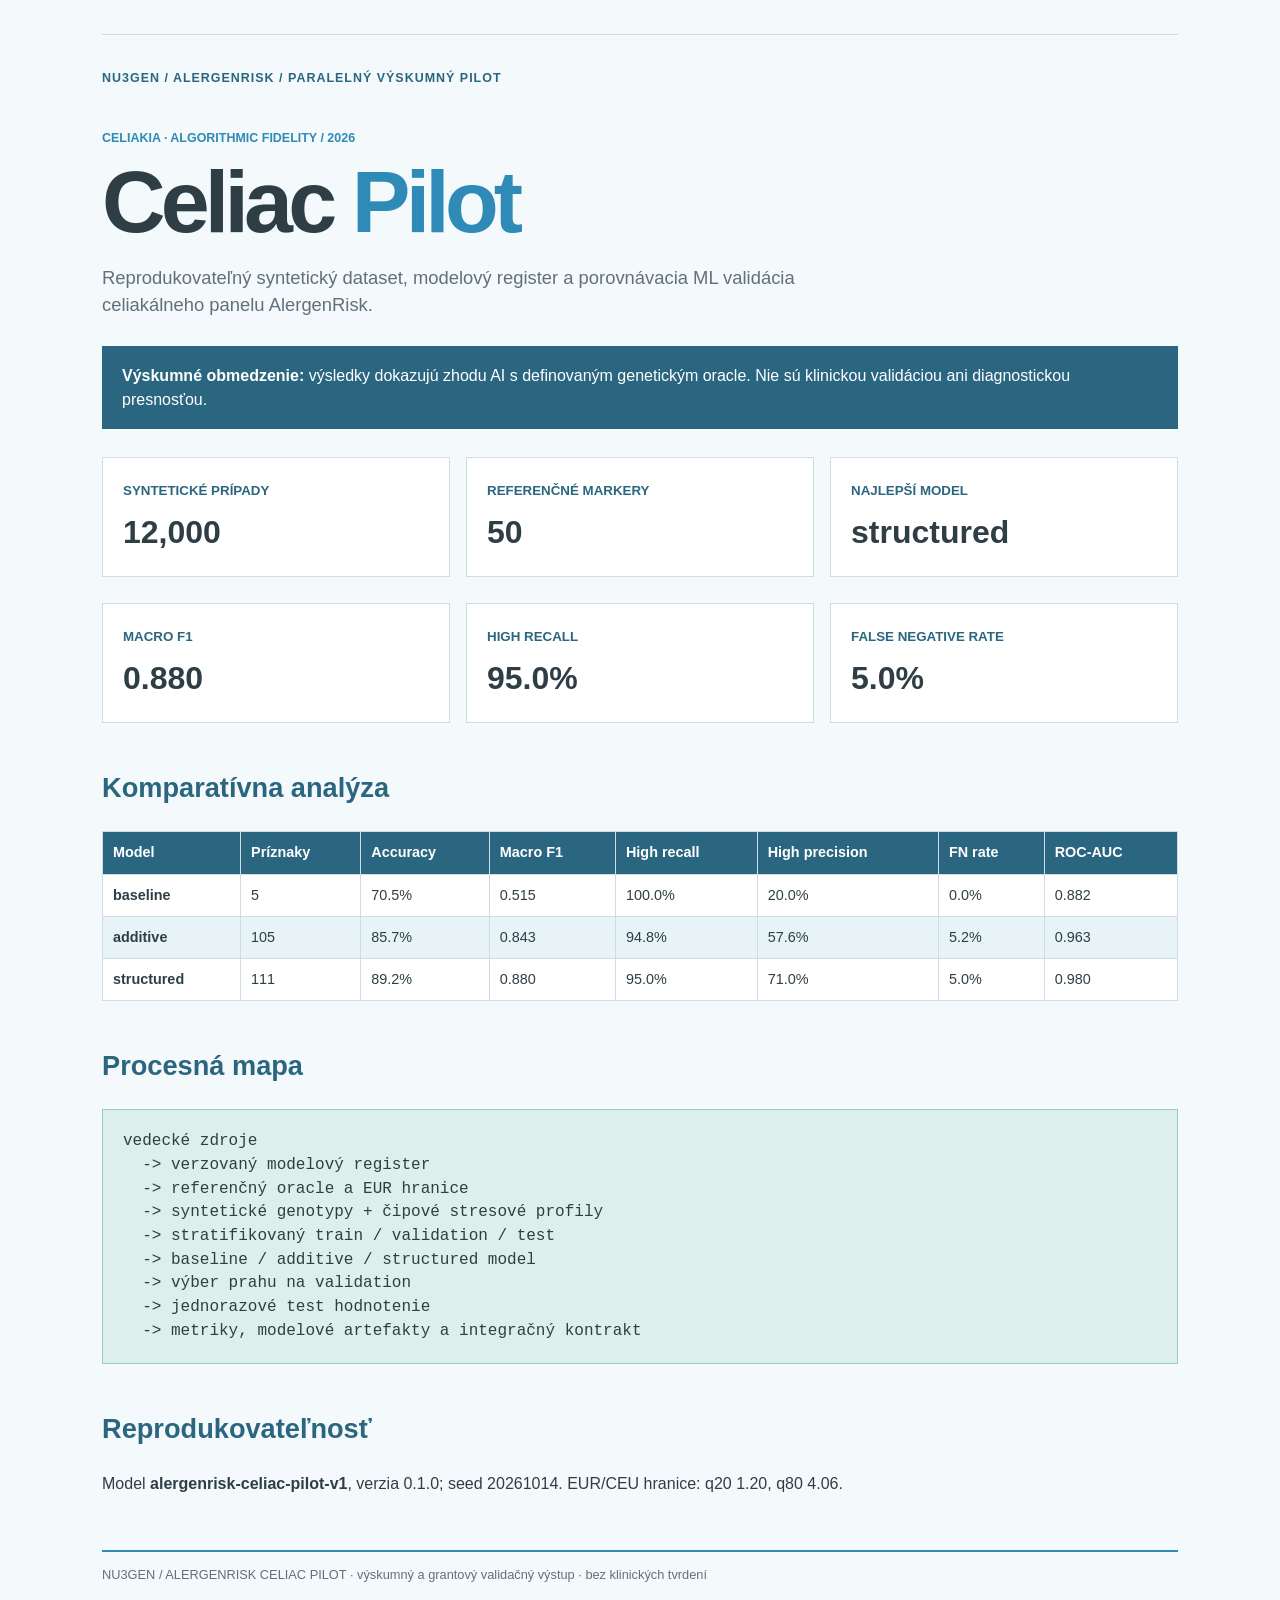
==== site/index.html @ fad5d0c2 "Create standalone AlergenRisk celiac pilot" ====
<!doctype html>
<html lang="sk"><head><meta charset="utf-8"><meta name="viewport" content="width=device-width,initial-scale=1">
<title>AlergenRisk Celiac Pilot</title>
<style>
:root{--bg:#f4f9fb;--ink:#2f3e45;--muted:#60717a;--blue:#2f8ab7;--dark:#2b6680;--line:#cedde3;--soft:#e8f3f7;--mint:#ddefea}
*{box-sizing:border-box}body{margin:0;background:var(--bg);color:var(--ink);font-family:Arial,sans-serif;line-height:1.48}
main{max-width:1120px;margin:auto;padding:34px 22px 70px}header{border-top:1px solid var(--line);padding-top:34px;position:relative}
.brand{color:var(--dark);font-size:.78rem;font-weight:800;letter-spacing:.08em}.eyebrow{color:var(--blue);font-weight:800;font-size:.78rem;margin-top:42px}
h1{font-size:clamp(2.4rem,7vw,5.5rem);line-height:.95;margin:12px 0 20px;letter-spacing:-.055em}h1 span{color:var(--blue)}
.lead{font-size:1.15rem;color:var(--muted);max-width:760px}.notice{margin:28px 0;padding:18px 20px;background:var(--dark);color:white}
.grid{display:grid;grid-template-columns:repeat(3,1fr);gap:16px;margin:26px 0}.card{background:white;border:1px solid var(--line);padding:20px}
.card small{color:var(--dark);font-weight:800}.value{font-size:2rem;font-weight:800;margin-top:7px}h2{color:var(--dark);font-size:1.7rem;margin-top:45px}
table{width:100%;border-collapse:collapse;background:white;font-size:.9rem}th{background:var(--dark);color:white;text-align:left}th,td{padding:10px;border:1px solid var(--line)}tr:nth-child(even){background:var(--soft)}
.flow{background:var(--mint);border:1px solid #9dcbbd;padding:20px;font-family:Consolas,monospace;white-space:pre-wrap}footer{margin-top:54px;padding-top:14px;border-top:2px solid var(--blue);color:var(--muted);font-size:.8rem}
@media(max-width:760px){.grid{grid-template-columns:1fr}table{font-size:.75rem}th,td{padding:7px}}
</style></head><body><main><header><div class="brand">NU3GEN / ALERGENRISK / PARALELNÝ VÝSKUMNÝ PILOT</div>
<div class="eyebrow">CELIAKIA · ALGORITHMIC FIDELITY / 2026</div><h1>Celiac <span>Pilot</span></h1>
<p class="lead">Reprodukovateľný syntetický dataset, modelový register a porovnávacia ML validácia celiakálneho panelu AlergenRisk.</p></header>
<div class="notice"><strong>Výskumné obmedzenie:</strong> výsledky dokazujú zhodu AI s definovaným genetickým oracle. Nie sú klinickou validáciou ani diagnostickou presnosťou.</div>
<section class="grid"><div class="card"><small>SYNTETICKÉ PRÍPADY</small><div class="value">12,000</div></div>
<div class="card"><small>REFERENČNÉ MARKERY</small><div class="value">50</div></div>
<div class="card"><small>NAJLEPŠÍ MODEL</small><div class="value">structured</div></div></section>
<section class="grid"><div class="card"><small>MACRO F1</small><div class="value">0.880</div></div>
<div class="card"><small>HIGH RECALL</small><div class="value">95.0%</div></div>
<div class="card"><small>FALSE NEGATIVE RATE</small><div class="value">5.0%</div></div></section>
<h2>Komparatívna analýza</h2><table><thead><tr><th>Model</th><th>Príznaky</th><th>Accuracy</th><th>Macro F1</th><th>High recall</th><th>High precision</th><th>FN rate</th><th>ROC-AUC</th></tr></thead><tbody><tr><td><strong>baseline</strong></td><td>5</td><td>70.5%</td><td>0.515</td><td>100.0%</td><td>20.0%</td><td>0.0%</td><td>0.882</td></tr><tr><td><strong>additive</strong></td><td>105</td><td>85.7%</td><td>0.843</td><td>94.8%</td><td>57.6%</td><td>5.2%</td><td>0.963</td></tr><tr><td><strong>structured</strong></td><td>111</td><td>89.2%</td><td>0.880</td><td>95.0%</td><td>71.0%</td><td>5.0%</td><td>0.980</td></tr></tbody></table>
<h2>Procesná mapa</h2><div class="flow">vedecké zdroje
  -> verzovaný modelový register
  -> referenčný oracle a EUR hranice
  -> syntetické genotypy + čipové stresové profily
  -> stratifikovaný train / validation / test
  -> baseline / additive / structured model
  -> výber prahu na validation
  -> jednorazové test hodnotenie
  -> metriky, modelové artefakty a integračný kontrakt</div>
<h2>Reprodukovateľnosť</h2><p>Model <strong>alergenrisk-celiac-pilot-v1</strong>, verzia 0.1.0; seed 20261014. EUR/CEU hranice: q20 1.20, q80 4.06.</p>
<footer>NU3GEN / ALERGENRISK CELIAC PILOT · výskumný a grantový validačný výstup · bez klinických tvrdení</footer></main></body></html>
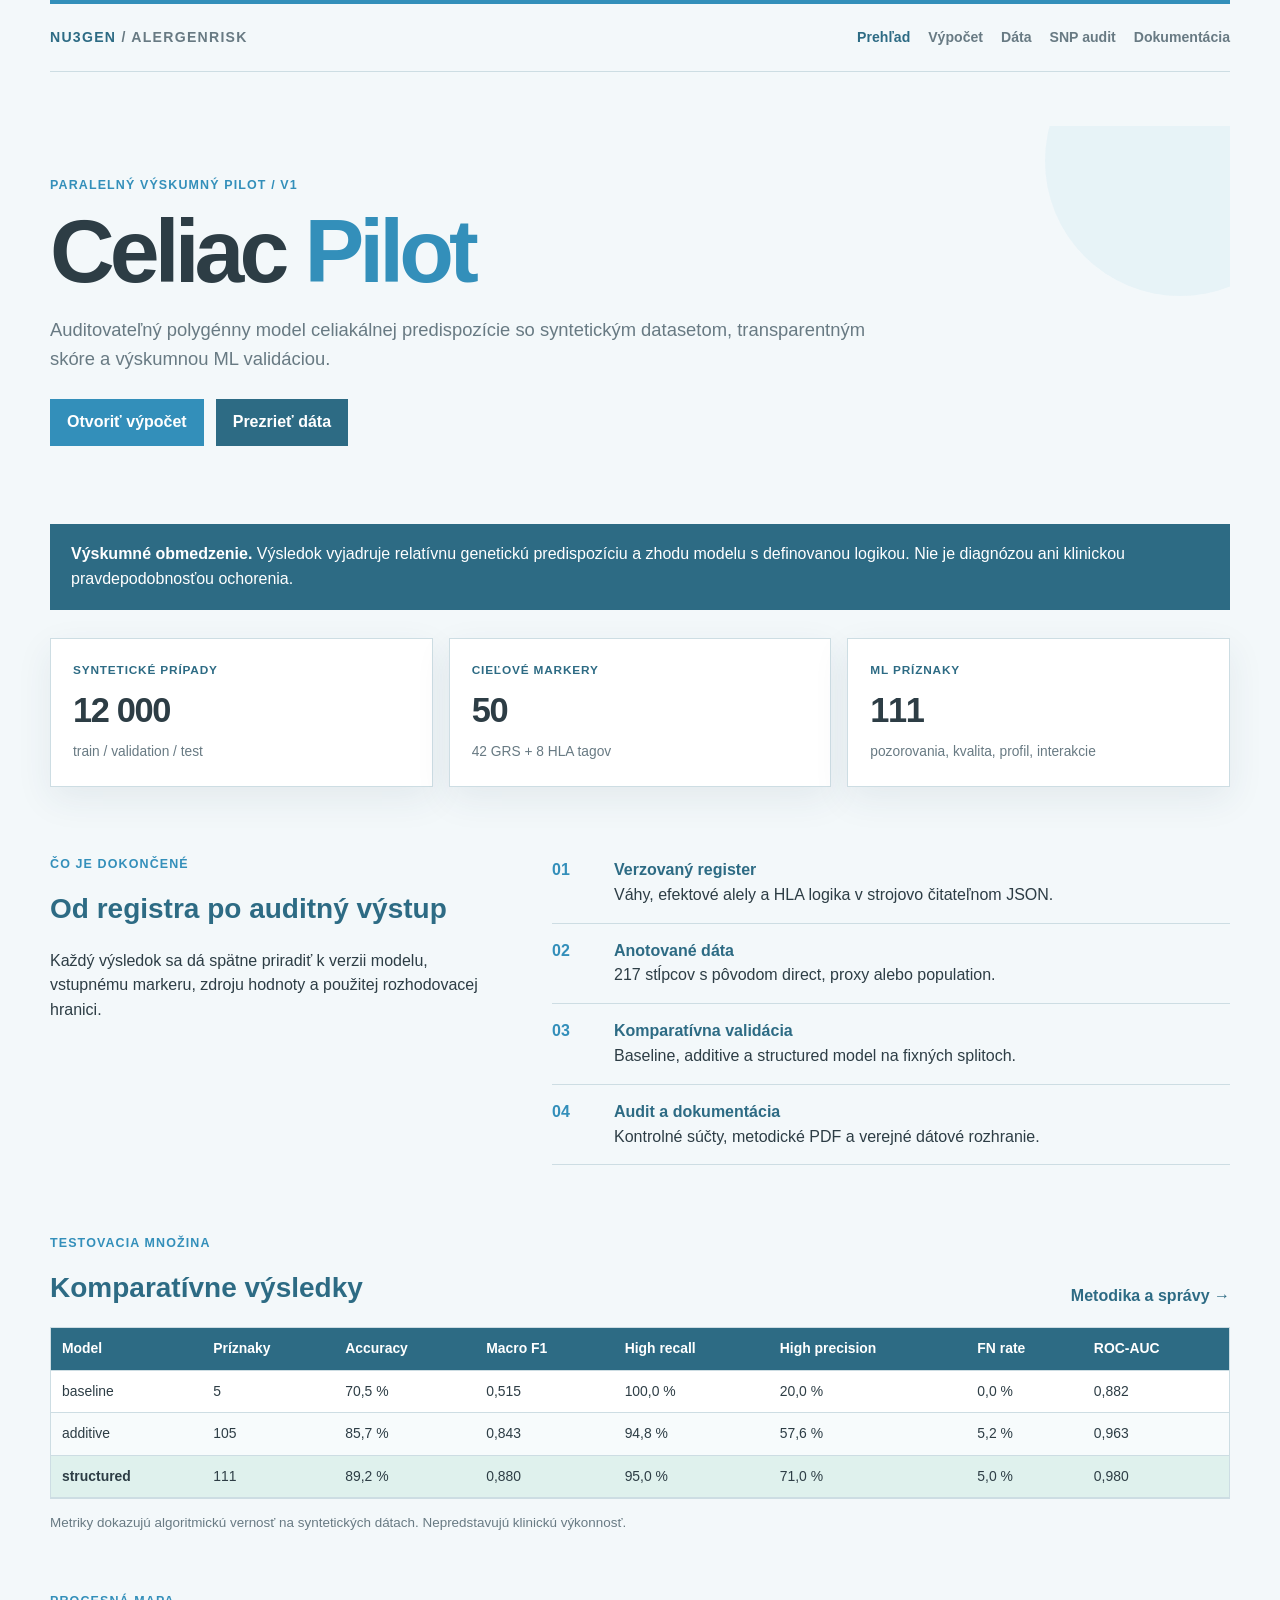
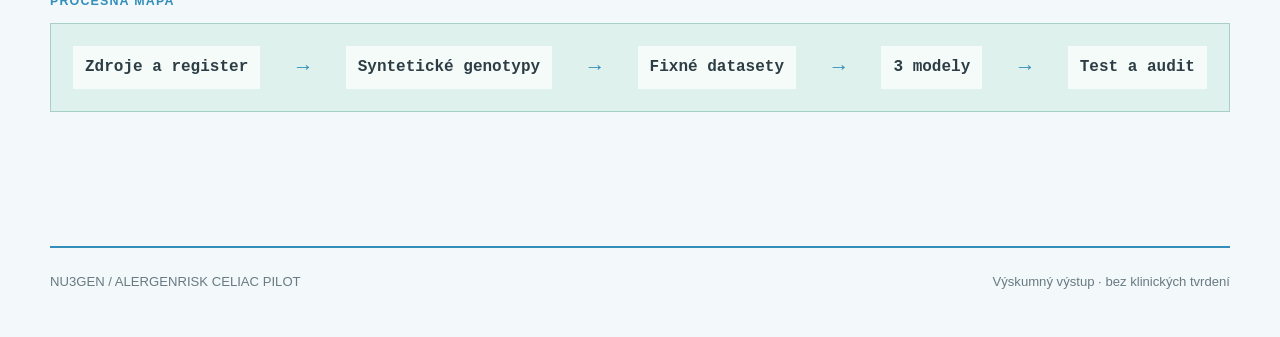
==== commit f4d7619d: "Complete celiac pilot research release" ====
--- a/site/index.html
+++ b/site/index.html
@@ -1,37 +1,56 @@
 <!doctype html>
-<html lang="sk"><head><meta charset="utf-8"><meta name="viewport" content="width=device-width,initial-scale=1">
-<title>AlergenRisk Celiac Pilot</title>
-<style>
-:root{--bg:#f4f9fb;--ink:#2f3e45;--muted:#60717a;--blue:#2f8ab7;--dark:#2b6680;--line:#cedde3;--soft:#e8f3f7;--mint:#ddefea}
-*{box-sizing:border-box}body{margin:0;background:var(--bg);color:var(--ink);font-family:Arial,sans-serif;line-height:1.48}
-main{max-width:1120px;margin:auto;padding:34px 22px 70px}header{border-top:1px solid var(--line);padding-top:34px;position:relative}
-.brand{color:var(--dark);font-size:.78rem;font-weight:800;letter-spacing:.08em}.eyebrow{color:var(--blue);font-weight:800;font-size:.78rem;margin-top:42px}
-h1{font-size:clamp(2.4rem,7vw,5.5rem);line-height:.95;margin:12px 0 20px;letter-spacing:-.055em}h1 span{color:var(--blue)}
-.lead{font-size:1.15rem;color:var(--muted);max-width:760px}.notice{margin:28px 0;padding:18px 20px;background:var(--dark);color:white}
-.grid{display:grid;grid-template-columns:repeat(3,1fr);gap:16px;margin:26px 0}.card{background:white;border:1px solid var(--line);padding:20px}
-.card small{color:var(--dark);font-weight:800}.value{font-size:2rem;font-weight:800;margin-top:7px}h2{color:var(--dark);font-size:1.7rem;margin-top:45px}
-table{width:100%;border-collapse:collapse;background:white;font-size:.9rem}th{background:var(--dark);color:white;text-align:left}th,td{padding:10px;border:1px solid var(--line)}tr:nth-child(even){background:var(--soft)}
-.flow{background:var(--mint);border:1px solid #9dcbbd;padding:20px;font-family:Consolas,monospace;white-space:pre-wrap}footer{margin-top:54px;padding-top:14px;border-top:2px solid var(--blue);color:var(--muted);font-size:.8rem}
-@media(max-width:760px){.grid{grid-template-columns:1fr}table{font-size:.75rem}th,td{padding:7px}}
-</style></head><body><main><header><div class="brand">NU3GEN / ALERGENRISK / PARALELNÝ VÝSKUMNÝ PILOT</div>
-<div class="eyebrow">CELIAKIA · ALGORITHMIC FIDELITY / 2026</div><h1>Celiac <span>Pilot</span></h1>
-<p class="lead">Reprodukovateľný syntetický dataset, modelový register a porovnávacia ML validácia celiakálneho panelu AlergenRisk.</p></header>
-<div class="notice"><strong>Výskumné obmedzenie:</strong> výsledky dokazujú zhodu AI s definovaným genetickým oracle. Nie sú klinickou validáciou ani diagnostickou presnosťou.</div>
-<section class="grid"><div class="card"><small>SYNTETICKÉ PRÍPADY</small><div class="value">12,000</div></div>
-<div class="card"><small>REFERENČNÉ MARKERY</small><div class="value">50</div></div>
-<div class="card"><small>NAJLEPŠÍ MODEL</small><div class="value">structured</div></div></section>
-<section class="grid"><div class="card"><small>MACRO F1</small><div class="value">0.880</div></div>
-<div class="card"><small>HIGH RECALL</small><div class="value">95.0%</div></div>
-<div class="card"><small>FALSE NEGATIVE RATE</small><div class="value">5.0%</div></div></section>
-<h2>Komparatívna analýza</h2><table><thead><tr><th>Model</th><th>Príznaky</th><th>Accuracy</th><th>Macro F1</th><th>High recall</th><th>High precision</th><th>FN rate</th><th>ROC-AUC</th></tr></thead><tbody><tr><td><strong>baseline</strong></td><td>5</td><td>70.5%</td><td>0.515</td><td>100.0%</td><td>20.0%</td><td>0.0%</td><td>0.882</td></tr><tr><td><strong>additive</strong></td><td>105</td><td>85.7%</td><td>0.843</td><td>94.8%</td><td>57.6%</td><td>5.2%</td><td>0.963</td></tr><tr><td><strong>structured</strong></td><td>111</td><td>89.2%</td><td>0.880</td><td>95.0%</td><td>71.0%</td><td>5.0%</td><td>0.980</td></tr></tbody></table>
-<h2>Procesná mapa</h2><div class="flow">vedecké zdroje
-  -> verzovaný modelový register
-  -> referenčný oracle a EUR hranice
-  -> syntetické genotypy + čipové stresové profily
-  -> stratifikovaný train / validation / test
-  -> baseline / additive / structured model
-  -> výber prahu na validation
-  -> jednorazové test hodnotenie
-  -> metriky, modelové artefakty a integračný kontrakt</div>
-<h2>Reprodukovateľnosť</h2><p>Model <strong>alergenrisk-celiac-pilot-v1</strong>, verzia 0.1.0; seed 20261014. EUR/CEU hranice: q20 1.20, q80 4.06.</p>
-<footer>NU3GEN / ALERGENRISK CELIAC PILOT · výskumný a grantový validačný výstup · bez klinických tvrdení</footer></main></body></html>+<html lang="sk">
+<head>
+  <meta charset="utf-8">
+  <meta name="viewport" content="width=device-width,initial-scale=1">
+  <meta name="description" content="Reprodukovateľný výskumný pilot celiakálneho panelu AlergenRisk.">
+  <title>AlergenRisk Celiac Pilot</title>
+  <link rel="stylesheet" href="assets/styles.css">
+</head>
+<body>
+  <header class="topbar">
+    <a class="brand" href="index.html">NU3GEN <span>/ ALERGENRISK</span></a>
+    <nav aria-label="Hlavná navigácia">
+      <a aria-current="page" href="index.html">Prehľad</a><a href="calculator.html">Výpočet</a>
+      <a href="data.html">Dáta</a><a href="audit.html">SNP audit</a><a href="docs.html">Dokumentácia</a>
+    </nav>
+  </header>
+  <main>
+    <section class="hero">
+      <p class="eyebrow">PARALELNÝ VÝSKUMNÝ PILOT / V1</p>
+      <h1>Celiac <span>Pilot</span></h1>
+      <p class="lead">Auditovateľný polygénny model celiakálnej predispozície so syntetickým datasetom, transparentným skóre a výskumnou ML validáciou.</p>
+      <div class="actions"><a class="button primary" href="calculator.html">Otvoriť výpočet</a><a class="button" href="data.html">Prezrieť dáta</a></div>
+    </section>
+    <aside class="notice"><strong>Výskumné obmedzenie.</strong> Výsledok vyjadruje relatívnu genetickú predispozíciu a zhodu modelu s definovanou logikou. Nie je diagnózou ani klinickou pravdepodobnosťou ochorenia.</aside>
+    <section class="stat-grid" aria-label="Súhrn pilotu">
+      <article class="stat"><small>SYNTETICKÉ PRÍPADY</small><strong>12 000</strong><span>train / validation / test</span></article>
+      <article class="stat"><small>CIEĽOVÉ MARKERY</small><strong>50</strong><span>42 GRS + 8 HLA tagov</span></article>
+      <article class="stat"><small>ML PRÍZNAKY</small><strong>111</strong><span>pozorovania, kvalita, profil, interakcie</span></article>
+    </section>
+    <section class="section-grid">
+      <div>
+        <p class="eyebrow">ČO JE DOKONČENÉ</p><h2>Od registra po auditný výstup</h2>
+        <p>Každý výsledok sa dá spätne priradiť k verzii modelu, vstupnému markeru, zdroju hodnoty a použitej rozhodovacej hranici.</p>
+      </div>
+      <ol class="steps">
+        <li><b>01</b><span><strong>Verzovaný register</strong>Váhy, efektové alely a HLA logika v strojovo čitateľnom JSON.</span></li>
+        <li><b>02</b><span><strong>Anotované dáta</strong>217 stĺpcov s pôvodom direct, proxy alebo population.</span></li>
+        <li><b>03</b><span><strong>Komparatívna validácia</strong>Baseline, additive a structured model na fixných splitoch.</span></li>
+        <li><b>04</b><span><strong>Audit a dokumentácia</strong>Kontrolné súčty, metodické PDF a verejné dátové rozhranie.</span></li>
+      </ol>
+    </section>
+    <section>
+      <div class="section-heading"><div><p class="eyebrow">TESTOVACIA MNOŽINA</p><h2>Komparatívne výsledky</h2></div><a href="docs.html">Metodika a správy →</a></div>
+      <div class="table-wrap"><table><thead><tr><th>Model</th><th>Príznaky</th><th>Accuracy</th><th>Macro F1</th><th>High recall</th><th>High precision</th><th>FN rate</th><th>ROC-AUC</th></tr></thead><tbody>
+        <tr><td>baseline</td><td>5</td><td>70,5 %</td><td>0,515</td><td>100,0 %</td><td>20,0 %</td><td>0,0 %</td><td>0,882</td></tr>
+        <tr><td>additive</td><td>105</td><td>85,7 %</td><td>0,843</td><td>94,8 %</td><td>57,6 %</td><td>5,2 %</td><td>0,963</td></tr>
+        <tr class="highlight"><td><strong>structured</strong></td><td>111</td><td>89,2 %</td><td>0,880</td><td>95,0 %</td><td>71,0 %</td><td>5,0 %</td><td>0,980</td></tr>
+      </tbody></table></div>
+      <p class="caption">Metriky dokazujú algoritmickú vernosť na syntetických dátach. Nepredstavujú klinickú výkonnosť.</p>
+    </section>
+    <section class="flow-section"><p class="eyebrow">PROCESNÁ MAPA</p><div class="flow"><span>Zdroje a register</span><i>→</i><span>Syntetické genotypy</span><i>→</i><span>Fixné datasety</span><i>→</i><span>3 modely</span><i>→</i><span>Test a audit</span></div></section>
+  </main>
+  <footer><span>NU3GEN / ALERGENRISK CELIAC PILOT</span><span>Výskumný výstup · bez klinických tvrdení</span></footer>
+</body>
+</html>
--- a/site/assets/styles.css
+++ b/site/assets/styles.css
@@ -0,0 +1,150 @@
+:root {
+  --bg: #f3f8fa;
+  --paper: #ffffff;
+  --ink: #2d3d45;
+  --muted: #687a83;
+  --blue: #338fba;
+  --blue-dark: #2d6b84;
+  --blue-soft: #e6f2f7;
+  --mint: #dff1ed;
+  --line: #cddde3;
+  --low: #3f819d;
+  --typical: #719d88;
+  --high: #bd6b55;
+  --warning: #fff4d7;
+  --shadow: 0 12px 34px rgba(35, 70, 84, 0.08);
+}
+
+* { box-sizing: border-box; }
+html { scroll-behavior: smooth; }
+body { margin: 0; color: var(--ink); background: var(--bg); font: 16px/1.55 Arial, Helvetica, sans-serif; }
+a { color: var(--blue-dark); }
+code { font-family: Consolas, "Courier New", monospace; }
+.shell { width: min(1180px, calc(100% - 36px)); margin: auto; }
+.site-header { border-top: 4px solid var(--blue); background: rgba(255,255,255,.88); backdrop-filter: blur(10px); position: sticky; top: 0; z-index: 20; border-bottom: 1px solid var(--line); }
+.nav { min-height: 68px; display: flex; gap: 24px; align-items: center; justify-content: space-between; }
+.brand { color: var(--blue-dark); font-weight: 900; letter-spacing: .09em; text-decoration: none; font-size: .88rem; }
+.nav-links { display: flex; gap: 18px; flex-wrap: wrap; }
+.nav-links a { color: var(--muted); text-decoration: none; font-size: .9rem; font-weight: 700; }
+.nav-links a[aria-current="page"], .nav-links a:hover { color: var(--blue-dark); }
+main { padding: 54px 0 76px; }
+.hero { position: relative; padding: 38px 0 28px; overflow: hidden; }
+.hero::after { content: ""; width: 270px; height: 270px; border-radius: 50%; background: var(--blue-soft); position: absolute; right: -85px; top: -100px; opacity: .85; z-index: -1; }
+.eyebrow { color: var(--blue); font-size: .78rem; font-weight: 900; letter-spacing: .09em; text-transform: uppercase; }
+h1 { max-width: 900px; margin: 12px 0 20px; font-size: clamp(2.6rem, 7vw, 5.6rem); line-height: .98; letter-spacing: -.055em; }
+h1 span { color: var(--blue); }
+h2 { margin: 52px 0 18px; color: var(--blue-dark); font-size: 1.75rem; }
+h3 { margin: 0 0 10px; color: var(--blue-dark); }
+.lead { max-width: 820px; color: var(--muted); font-size: 1.15rem; }
+.notice { padding: 18px 21px; margin: 24px 0; color: #fff; background: var(--blue-dark); }
+.notice.warning { color: #594715; background: var(--warning); border: 1px solid #e4ca81; }
+.grid { display: grid; grid-template-columns: repeat(3, minmax(0, 1fr)); gap: 16px; margin: 24px 0; }
+.grid.two { grid-template-columns: repeat(2, minmax(0, 1fr)); }
+.card { padding: 22px; background: var(--paper); border: 1px solid var(--line); box-shadow: var(--shadow); }
+.card small { color: var(--blue-dark); font-size: .75rem; font-weight: 900; letter-spacing: .06em; }
+.metric { margin-top: 7px; font-size: 2rem; font-weight: 900; letter-spacing: -.03em; }
+.card p:last-child { margin-bottom: 0; }
+.actions { display: flex; gap: 12px; flex-wrap: wrap; margin: 26px 0; }
+.button { display: inline-flex; align-items: center; justify-content: center; min-height: 44px; padding: 10px 16px; color: white; background: var(--blue-dark); border: 1px solid var(--blue-dark); text-decoration: none; font-weight: 800; cursor: pointer; }
+.button.secondary { color: var(--blue-dark); background: white; }
+.button:disabled { cursor: wait; opacity: .55; }
+.dropzone { padding: 32px; text-align: center; background: white; border: 2px dashed #91baca; }
+.dropzone input { display: block; max-width: 100%; margin: 16px auto; }
+.privacy { color: var(--muted); font-size: .87rem; }
+.result { display: none; }
+.result.visible { display: block; }
+.result-band { border-left: 9px solid var(--typical); }
+.result-band.low { border-left-color: var(--low); }
+.result-band.high { border-left-color: var(--high); }
+.result-band.insufficient { border-left-color: #9b7c35; }
+.probability { margin: 12px 0; display: grid; grid-template-columns: 90px 1fr 62px; gap: 10px; align-items: center; }
+.bar { height: 12px; background: var(--blue-soft); }
+.bar span { display: block; height: 100%; background: var(--blue); }
+.table-wrap { overflow: auto; border: 1px solid var(--line); background: white; }
+table { width: 100%; border-collapse: collapse; font-size: .87rem; }
+th { position: sticky; top: 0; color: white; background: var(--blue-dark); text-align: left; white-space: nowrap; }
+th, td { padding: 10px 11px; border-bottom: 1px solid var(--line); vertical-align: top; }
+tr:nth-child(even) td { background: #f7fbfc; }
+.badge { display: inline-block; padding: 3px 8px; border-radius: 999px; background: var(--blue-soft); color: var(--blue-dark); font-size: .73rem; font-weight: 900; }
+.badge.direct { background: var(--mint); color: #376957; }
+.badge.proxy { background: #edf0fb; color: #4f5f96; }
+.badge.population { background: #f4ede6; color: #81664d; }
+.filters { display: flex; gap: 12px; flex-wrap: wrap; margin: 18px 0; }
+.filters label { color: var(--muted); font-size: .8rem; font-weight: 800; }
+.filters input, .filters select { display: block; min-width: 170px; padding: 9px 10px; border: 1px solid var(--line); background: white; color: var(--ink); }
+.flow { padding: 22px; overflow: auto; background: var(--mint); border: 1px solid #a7d0c5; font-family: Consolas, monospace; white-space: pre; }
+.document-list a { display: block; padding: 14px 0; border-bottom: 1px solid var(--line); font-weight: 800; text-decoration: none; }
+.footer { padding: 24px 0 44px; color: var(--muted); border-top: 2px solid var(--blue); font-size: .82rem; }
+.sr-only { position: absolute; width: 1px; height: 1px; padding: 0; overflow: hidden; clip: rect(0,0,0,0); white-space: nowrap; border: 0; }
+
+@media (max-width: 820px) {
+  .nav { align-items: flex-start; flex-direction: column; padding: 16px 0; gap: 10px; }
+  .grid, .grid.two { grid-template-columns: 1fr; }
+  main { padding-top: 30px; }
+  table { font-size: .78rem; }
+  .probability { grid-template-columns: 72px 1fr 52px; }
+}
+
+/* Public release layout */
+.topbar { width: min(1180px, calc(100% - 36px)); min-height: 72px; margin: 0 auto; display: flex; align-items: center; justify-content: space-between; gap: 24px; border-top: 4px solid var(--blue); border-bottom: 1px solid var(--line); }
+.topbar .brand span { color: var(--muted); font-weight: 700; }
+.topbar nav { display: flex; flex-wrap: wrap; gap: 18px; }
+.topbar nav a { color: var(--muted); text-decoration: none; font-size: .88rem; font-weight: 800; }
+.topbar nav a:hover, .topbar nav a[aria-current="page"] { color: var(--blue-dark); }
+body > main { width: min(1180px, calc(100% - 36px)); margin: 0 auto; }
+body > footer { width: min(1180px, calc(100% - 36px)); margin: 0 auto; padding: 24px 0 44px; display: flex; justify-content: space-between; gap: 20px; color: var(--muted); border-top: 2px solid var(--blue); font-size: .82rem; }
+.page-head { padding: 32px 0 10px; }
+.page-head h1 { font-size: clamp(2.6rem, 6vw, 5rem); }
+.stat-grid, .method-grid, .download-grid, .doc-grid { display: grid; gap: 16px; margin: 28px 0 50px; grid-template-columns: repeat(3, minmax(0, 1fr)); }
+.stat, .method-grid article, .download-card { padding: 22px; background: var(--paper); border: 1px solid var(--line); box-shadow: var(--shadow); }
+.stat small, .method-grid small, .download-card small, .doc-card small { display: block; color: var(--blue-dark); font-size: .74rem; font-weight: 900; letter-spacing: .07em; }
+.stat strong { display: block; margin: 5px 0 2px; font-size: 2.15rem; letter-spacing: -.04em; }
+.stat span, .download-card span, .doc-card span { color: var(--muted); font-size: .86rem; }
+.section-grid { display: grid; grid-template-columns: .8fr 1.2fr; gap: 50px; align-items: start; margin: 56px 0; }
+.section-grid h2, .section-heading h2, .flow-section h2 { margin-top: 8px; }
+.steps { margin: 0; padding: 0; list-style: none; }
+.steps li { display: grid; grid-template-columns: 48px 1fr; gap: 14px; padding: 15px 0; border-bottom: 1px solid var(--line); }
+.steps b { color: var(--blue); }
+.steps strong { display: block; color: var(--blue-dark); }
+.section-heading { margin-top: 46px; display: flex; align-items: end; justify-content: space-between; gap: 20px; }
+.section-heading a { margin-bottom: 18px; font-weight: 800; text-decoration: none; }
+.highlight td { background: var(--mint) !important; }
+.caption { color: var(--muted); font-size: .84rem; }
+.flow-section { margin: 58px 0; }
+.flow-section .flow { display: flex; align-items: center; justify-content: space-between; gap: 12px; white-space: normal; }
+.flow-section .flow span { padding: 9px 12px; background: rgba(255,255,255,.7); font-weight: 800; }
+.flow-section .flow i { color: var(--blue); font-style: normal; font-size: 1.3rem; }
+.upload-card { display: flex; align-items: center; justify-content: space-between; gap: 20px; padding: 28px; margin: 28px 0; background: white; border: 2px dashed #91baca; }
+.file-label { display: inline-block; color: var(--blue-dark); font-weight: 900; }
+.upload-card input { display: block; margin-top: 12px; }
+.button.primary { background: var(--blue); border-color: var(--blue); }
+.button.small { min-height: 36px; padding: 7px 11px; font-size: .8rem; }
+.result-panel { margin: 30px 0; }
+.result-panel[hidden], section[hidden] { display: none; }
+.method-grid article p { margin-bottom: 0; }
+.download-card { display: flex; min-height: 150px; flex-direction: column; text-decoration: none; transition: transform .15s ease; }
+.download-card:hover { transform: translateY(-3px); }
+.download-card strong { display: block; margin: auto 0 5px; color: var(--ink); font-size: 1.8rem; }
+.wide table { min-width: 980px; }
+.pill { display: inline-block; margin-bottom: 18px; padding: 4px 10px; color: var(--blue-dark); background: var(--blue-soft); border-radius: 999px; font-size: .78rem; font-weight: 900; }
+.source-box { margin: 42px 0; padding: 25px; background: var(--mint); border: 1px solid #a7d0c5; }
+.source-box h2 { margin-top: 0; }
+.doc-grid { grid-template-columns: repeat(2, minmax(0, 1fr)); }
+.doc-card { display: grid; grid-template-columns: 60px 1fr; gap: 18px; padding: 24px; color: var(--ink); background: white; border: 1px solid var(--line); box-shadow: var(--shadow); text-decoration: none; }
+.doc-card > b { color: var(--blue-soft); font-size: 2.2rem; }
+.doc-card strong { display: block; margin: 7px 0 18px; font-size: 1.05rem; }
+.doc-card span { color: var(--blue-dark); font-weight: 900; }
+.link-list { margin-bottom: 48px; background: white; border: 1px solid var(--line); }
+.link-list a { display: flex; justify-content: space-between; gap: 20px; padding: 15px 18px; border-bottom: 1px solid var(--line); text-decoration: none; font-weight: 800; }
+.link-list a:last-child { border-bottom: 0; }
+.link-list code { color: var(--muted); font-weight: 400; }
+
+@media (max-width: 820px) {
+  .topbar { padding: 15px 0; align-items: flex-start; flex-direction: column; }
+  .topbar nav { gap: 12px; }
+  .stat-grid, .method-grid, .download-grid, .doc-grid, .section-grid { grid-template-columns: 1fr; }
+  .upload-card, body > footer, .section-heading { align-items: flex-start; flex-direction: column; }
+  .flow-section .flow { align-items: stretch; flex-direction: column; }
+  .flow-section .flow i { transform: rotate(90deg); align-self: center; }
+  .hero::after { width: 190px; height: 190px; }
+}
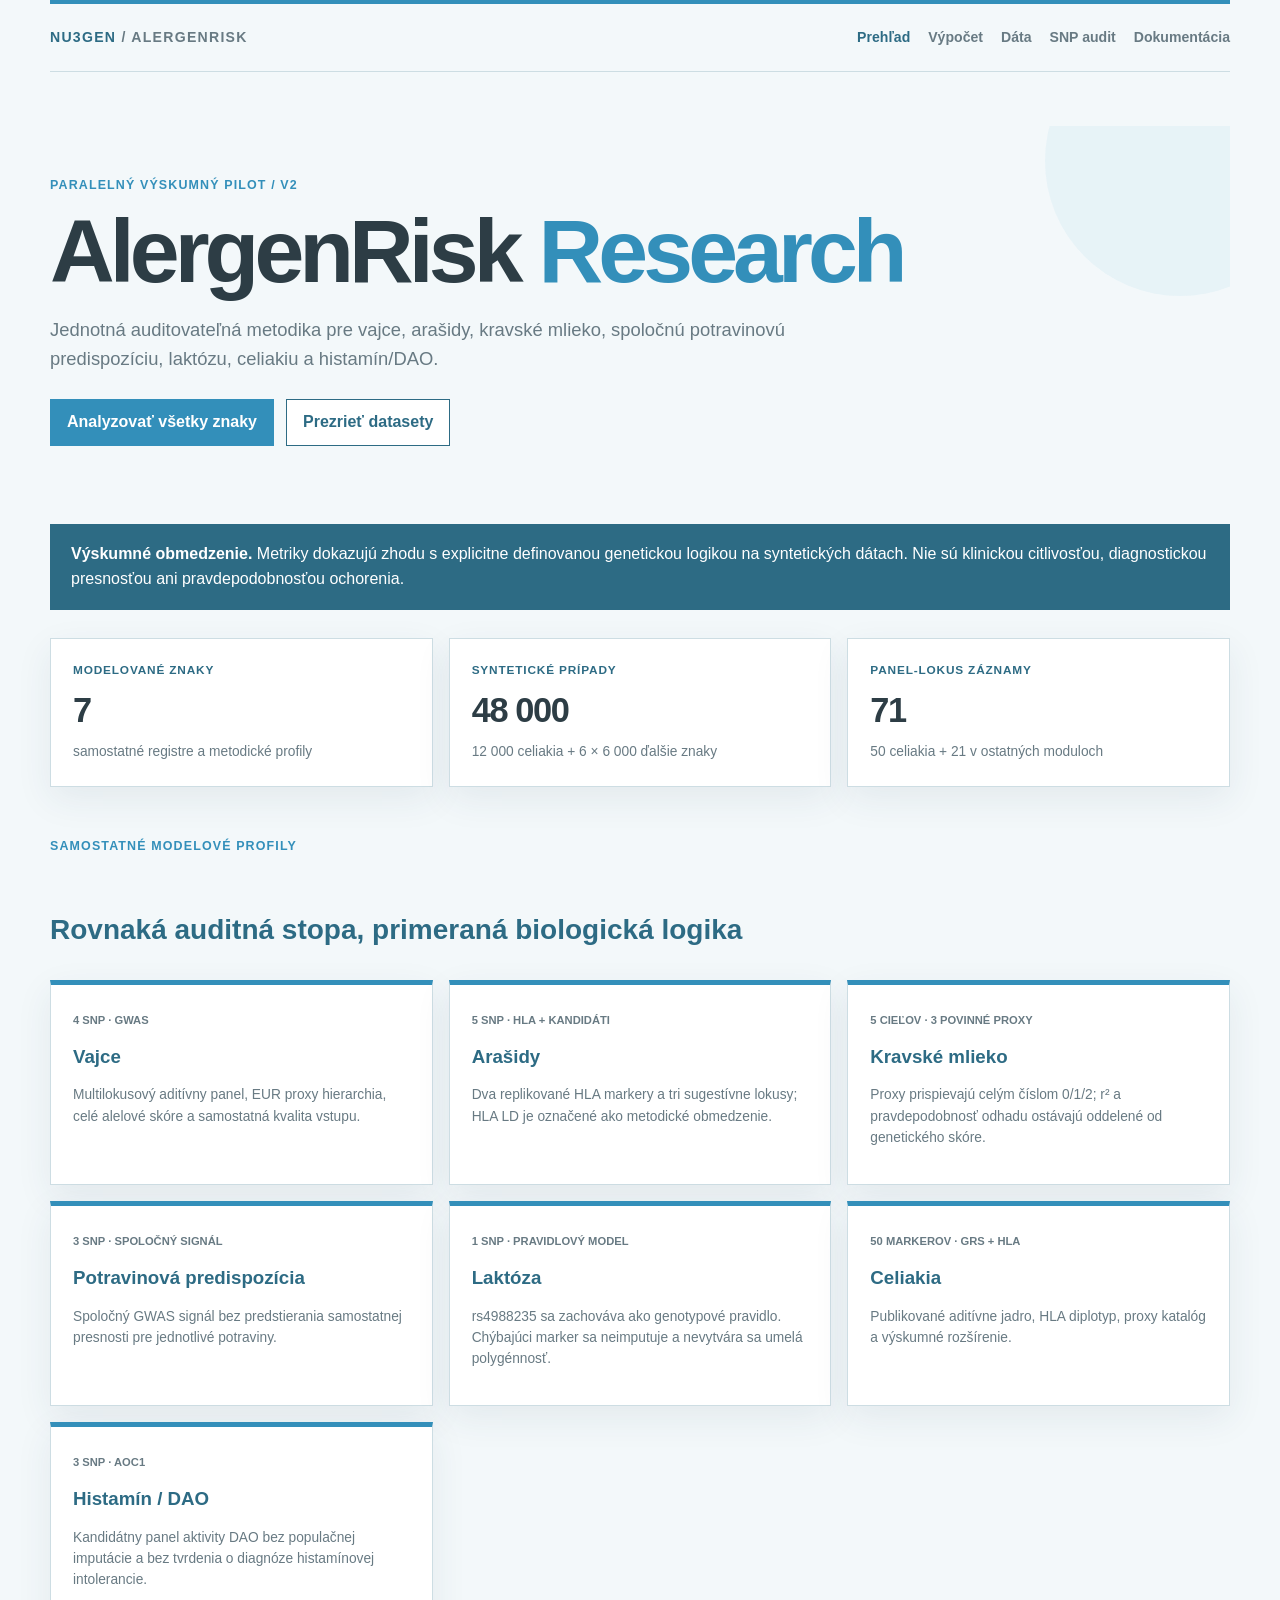
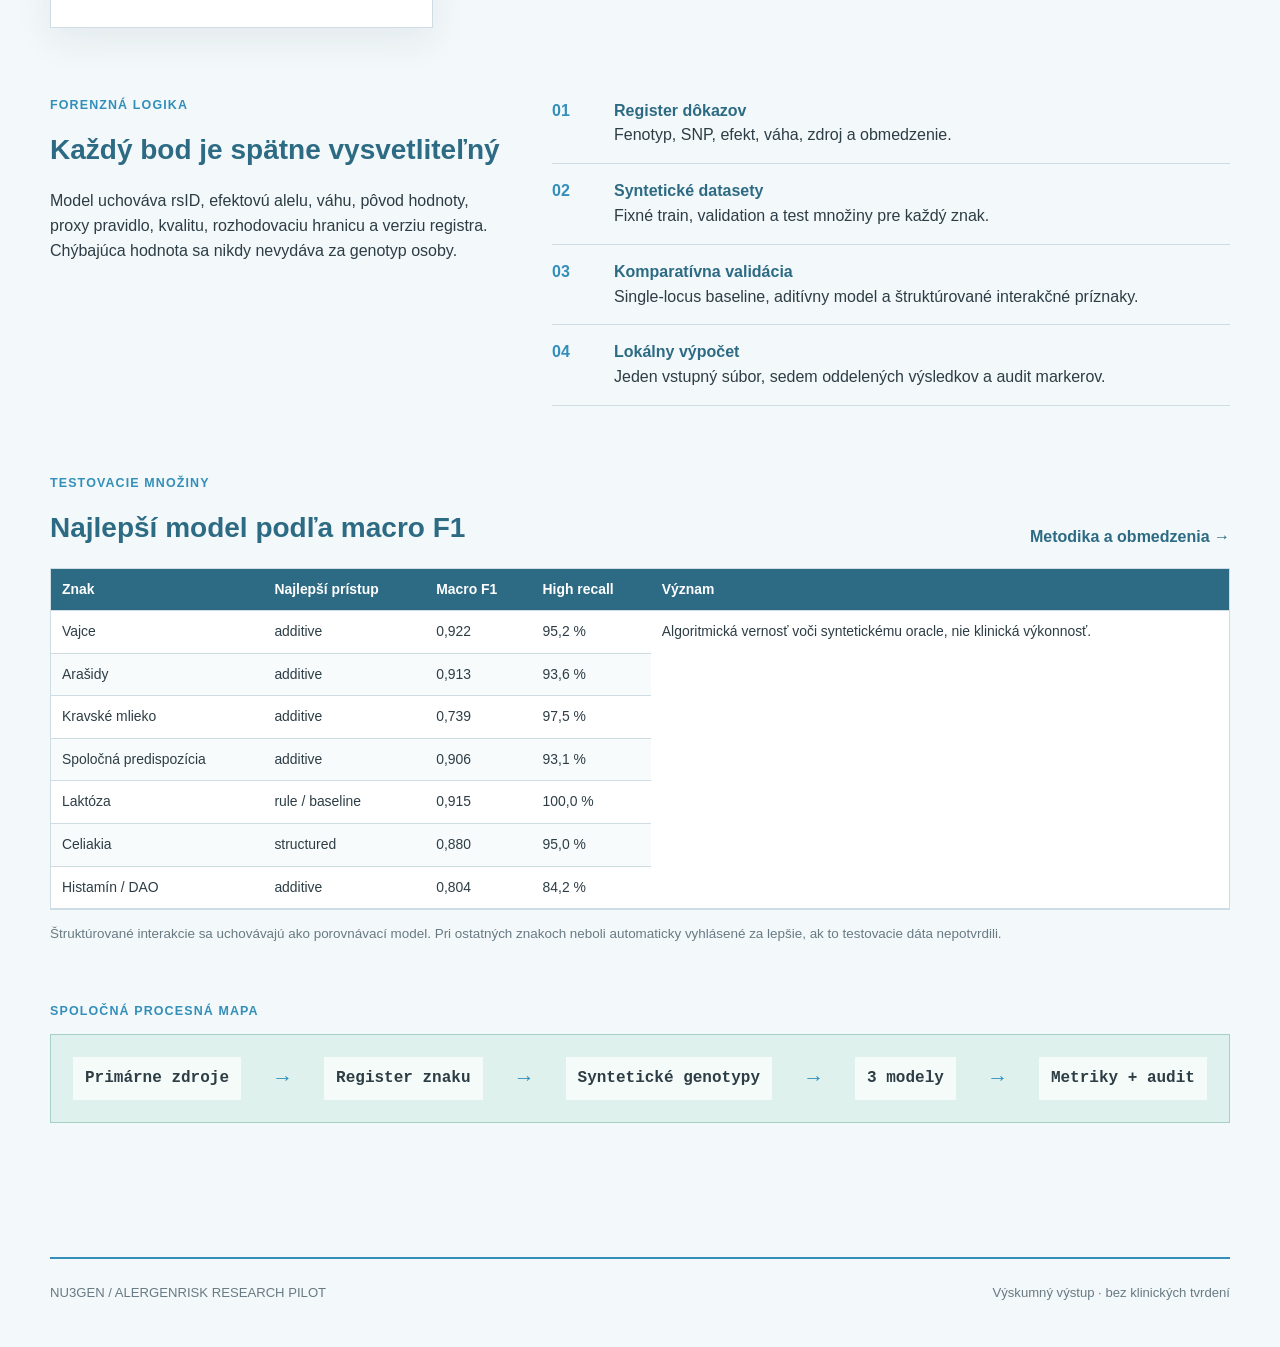
==== commit eb161404: "Expand research pilot to all AlergenRisk traits" ====
--- a/site/index.html
+++ b/site/index.html
@@ -3,54 +3,61 @@
 <head>
   <meta charset="utf-8">
   <meta name="viewport" content="width=device-width,initial-scale=1">
-  <meta name="description" content="Reprodukovateľný výskumný pilot celiakálneho panelu AlergenRisk.">
-  <title>AlergenRisk Celiac Pilot</title>
+  <meta name="description" content="Reprodukovateľný viacznakový výskumný pilot AlergenRisk.">
+  <title>AlergenRisk Research Pilot</title>
+  <link rel="icon" href="data:,">
   <link rel="stylesheet" href="assets/styles.css">
 </head>
 <body>
   <header class="topbar">
     <a class="brand" href="index.html">NU3GEN <span>/ ALERGENRISK</span></a>
-    <nav aria-label="Hlavná navigácia">
-      <a aria-current="page" href="index.html">Prehľad</a><a href="calculator.html">Výpočet</a>
-      <a href="data.html">Dáta</a><a href="audit.html">SNP audit</a><a href="docs.html">Dokumentácia</a>
-    </nav>
+    <nav aria-label="Hlavná navigácia"><a aria-current="page" href="index.html">Prehľad</a><a href="calculator.html">Výpočet</a><a href="data.html">Dáta</a><a href="audit.html">SNP audit</a><a href="docs.html">Dokumentácia</a></nav>
   </header>
   <main>
     <section class="hero">
-      <p class="eyebrow">PARALELNÝ VÝSKUMNÝ PILOT / V1</p>
-      <h1>Celiac <span>Pilot</span></h1>
-      <p class="lead">Auditovateľný polygénny model celiakálnej predispozície so syntetickým datasetom, transparentným skóre a výskumnou ML validáciou.</p>
-      <div class="actions"><a class="button primary" href="calculator.html">Otvoriť výpočet</a><a class="button" href="data.html">Prezrieť dáta</a></div>
+      <p class="eyebrow">PARALELNÝ VÝSKUMNÝ PILOT / V2</p>
+      <h1>AlergenRisk <span>Research</span></h1>
+      <p class="lead">Jednotná auditovateľná metodika pre vajce, arašidy, kravské mlieko, spoločnú potravinovú predispozíciu, laktózu, celiakiu a histamín/DAO.</p>
+      <div class="actions"><a class="button primary" href="calculator.html">Analyzovať všetky znaky</a><a class="button secondary" href="data.html">Prezrieť datasety</a></div>
     </section>
-    <aside class="notice"><strong>Výskumné obmedzenie.</strong> Výsledok vyjadruje relatívnu genetickú predispozíciu a zhodu modelu s definovanou logikou. Nie je diagnózou ani klinickou pravdepodobnosťou ochorenia.</aside>
+    <aside class="notice"><strong>Výskumné obmedzenie.</strong> Metriky dokazujú zhodu s explicitne definovanou genetickou logikou na syntetických dátach. Nie sú klinickou citlivosťou, diagnostickou presnosťou ani pravdepodobnosťou ochorenia.</aside>
     <section class="stat-grid" aria-label="Súhrn pilotu">
-      <article class="stat"><small>SYNTETICKÉ PRÍPADY</small><strong>12 000</strong><span>train / validation / test</span></article>
-      <article class="stat"><small>CIEĽOVÉ MARKERY</small><strong>50</strong><span>42 GRS + 8 HLA tagov</span></article>
-      <article class="stat"><small>ML PRÍZNAKY</small><strong>111</strong><span>pozorovania, kvalita, profil, interakcie</span></article>
+      <article class="stat"><small>MODELOVANÉ ZNAKY</small><strong>7</strong><span>samostatné registre a metodické profily</span></article>
+      <article class="stat"><small>SYNTETICKÉ PRÍPADY</small><strong>48 000</strong><span>12 000 celiakia + 6 × 6 000 ďalšie znaky</span></article>
+      <article class="stat"><small>PANEL-LOKUS ZÁZNAMY</small><strong>71</strong><span>50 celiakia + 21 v ostatných moduloch</span></article>
     </section>
+
+    <section><p class="eyebrow">SAMOSTATNÉ MODELOVÉ PROFILY</p><h2>Rovnaká auditná stopa, primeraná biologická logika</h2><div class="trait-card-grid">
+      <article class="trait-card"><small>4 SNP · GWAS</small><h3>Vajce</h3><p>Multilokusový aditívny panel, EUR proxy hierarchia, celé alelové skóre a samostatná kvalita vstupu.</p></article>
+      <article class="trait-card"><small>5 SNP · HLA + kandidáti</small><h3>Arašidy</h3><p>Dva replikované HLA markery a tri sugestívne lokusy; HLA LD je označené ako metodické obmedzenie.</p></article>
+      <article class="trait-card"><small>5 cieľov · 3 povinné proxy</small><h3>Kravské mlieko</h3><p>Proxy prispievajú celým číslom 0/1/2; r² a pravdepodobnosť odhadu ostávajú oddelené od genetického skóre.</p></article>
+      <article class="trait-card"><small>3 SNP · spoločný signál</small><h3>Potravinová predispozícia</h3><p>Spoločný GWAS signál bez predstierania samostatnej presnosti pre jednotlivé potraviny.</p></article>
+      <article class="trait-card"><small>1 SNP · pravidlový model</small><h3>Laktóza</h3><p>rs4988235 sa zachováva ako genotypové pravidlo. Chýbajúci marker sa neimputuje a nevytvára sa umelá polygénnosť.</p></article>
+      <article class="trait-card"><small>50 markerov · GRS + HLA</small><h3>Celiakia</h3><p>Publikované aditívne jadro, HLA diplotyp, proxy katalóg a výskumné rozšírenie.</p></article>
+      <article class="trait-card"><small>3 SNP · AOC1</small><h3>Histamín / DAO</h3><p>Kandidátny panel aktivity DAO bez populačnej imputácie a bez tvrdenia o diagnóze histamínovej intolerancie.</p></article>
+    </div></section>
+
     <section class="section-grid">
-      <div>
-        <p class="eyebrow">ČO JE DOKONČENÉ</p><h2>Od registra po auditný výstup</h2>
-        <p>Každý výsledok sa dá spätne priradiť k verzii modelu, vstupnému markeru, zdroju hodnoty a použitej rozhodovacej hranici.</p>
-      </div>
+      <div><p class="eyebrow">FORENZNÁ LOGIKA</p><h2>Každý bod je spätne vysvetliteľný</h2><p>Model uchováva rsID, efektovú alelu, váhu, pôvod hodnoty, proxy pravidlo, kvalitu, rozhodovaciu hranicu a verziu registra. Chýbajúca hodnota sa nikdy nevydáva za genotyp osoby.</p></div>
       <ol class="steps">
-        <li><b>01</b><span><strong>Verzovaný register</strong>Váhy, efektové alely a HLA logika v strojovo čitateľnom JSON.</span></li>
-        <li><b>02</b><span><strong>Anotované dáta</strong>217 stĺpcov s pôvodom direct, proxy alebo population.</span></li>
-        <li><b>03</b><span><strong>Komparatívna validácia</strong>Baseline, additive a structured model na fixných splitoch.</span></li>
-        <li><b>04</b><span><strong>Audit a dokumentácia</strong>Kontrolné súčty, metodické PDF a verejné dátové rozhranie.</span></li>
+        <li><b>01</b><span><strong>Register dôkazov</strong>Fenotyp, SNP, efekt, váha, zdroj a obmedzenie.</span></li>
+        <li><b>02</b><span><strong>Syntetické datasety</strong>Fixné train, validation a test množiny pre každý znak.</span></li>
+        <li><b>03</b><span><strong>Komparatívna validácia</strong>Single-locus baseline, aditívny model a štruktúrované interakčné príznaky.</span></li>
+        <li><b>04</b><span><strong>Lokálny výpočet</strong>Jeden vstupný súbor, sedem oddelených výsledkov a audit markerov.</span></li>
       </ol>
     </section>
-    <section>
-      <div class="section-heading"><div><p class="eyebrow">TESTOVACIA MNOŽINA</p><h2>Komparatívne výsledky</h2></div><a href="docs.html">Metodika a správy →</a></div>
-      <div class="table-wrap"><table><thead><tr><th>Model</th><th>Príznaky</th><th>Accuracy</th><th>Macro F1</th><th>High recall</th><th>High precision</th><th>FN rate</th><th>ROC-AUC</th></tr></thead><tbody>
-        <tr><td>baseline</td><td>5</td><td>70,5 %</td><td>0,515</td><td>100,0 %</td><td>20,0 %</td><td>0,0 %</td><td>0,882</td></tr>
-        <tr><td>additive</td><td>105</td><td>85,7 %</td><td>0,843</td><td>94,8 %</td><td>57,6 %</td><td>5,2 %</td><td>0,963</td></tr>
-        <tr class="highlight"><td><strong>structured</strong></td><td>111</td><td>89,2 %</td><td>0,880</td><td>95,0 %</td><td>71,0 %</td><td>5,0 %</td><td>0,980</td></tr>
-      </tbody></table></div>
-      <p class="caption">Metriky dokazujú algoritmickú vernosť na syntetických dátach. Nepredstavujú klinickú výkonnosť.</p>
-    </section>
-    <section class="flow-section"><p class="eyebrow">PROCESNÁ MAPA</p><div class="flow"><span>Zdroje a register</span><i>→</i><span>Syntetické genotypy</span><i>→</i><span>Fixné datasety</span><i>→</i><span>3 modely</span><i>→</i><span>Test a audit</span></div></section>
+
+    <section><div class="section-heading"><div><p class="eyebrow">TESTOVACIE MNOŽINY</p><h2>Najlepší model podľa macro F1</h2></div><a href="docs.html">Metodika a obmedzenia →</a></div><div class="table-wrap"><table><thead><tr><th>Znak</th><th>Najlepší prístup</th><th>Macro F1</th><th>High recall</th><th>Význam</th></tr></thead><tbody>
+      <tr><td>Vajce</td><td>additive</td><td>0,922</td><td>95,2 %</td><td rowspan="7">Algoritmická vernosť voči syntetickému oracle, nie klinická výkonnosť.</td></tr>
+      <tr><td>Arašidy</td><td>additive</td><td>0,913</td><td>93,6 %</td></tr>
+      <tr><td>Kravské mlieko</td><td>additive</td><td>0,739</td><td>97,5 %</td></tr>
+      <tr><td>Spoločná predispozícia</td><td>additive</td><td>0,906</td><td>93,1 %</td></tr>
+      <tr><td>Laktóza</td><td>rule / baseline</td><td>0,915</td><td>100,0 %</td></tr>
+      <tr><td>Celiakia</td><td>structured</td><td>0,880</td><td>95,0 %</td></tr>
+      <tr><td>Histamín / DAO</td><td>additive</td><td>0,804</td><td>84,2 %</td></tr>
+    </tbody></table></div><p class="caption">Štruktúrované interakcie sa uchovávajú ako porovnávací model. Pri ostatných znakoch neboli automaticky vyhlásené za lepšie, ak to testovacie dáta nepotvrdili.</p></section>
+    <section class="flow-section"><p class="eyebrow">SPOLOČNÁ PROCESNÁ MAPA</p><div class="flow"><span>Primárne zdroje</span><i>→</i><span>Register znaku</span><i>→</i><span>Syntetické genotypy</span><i>→</i><span>3 modely</span><i>→</i><span>Metriky + audit</span></div></section>
   </main>
-  <footer><span>NU3GEN / ALERGENRISK CELIAC PILOT</span><span>Výskumný výstup · bez klinických tvrdení</span></footer>
+  <footer><span>NU3GEN / ALERGENRISK RESEARCH PILOT</span><span>Výskumný výstup · bez klinických tvrdení</span></footer>
 </body>
 </html>
--- a/site/assets/styles.css
+++ b/site/assets/styles.css
@@ -138,11 +138,37 @@
 .link-list a { display: flex; justify-content: space-between; gap: 20px; padding: 15px 18px; border-bottom: 1px solid var(--line); text-decoration: none; font-weight: 800; }
 .link-list a:last-child { border-bottom: 0; }
 .link-list code { color: var(--muted); font-weight: 400; }
+.trait-result-grid { display: grid; grid-template-columns: repeat(2, minmax(0, 1fr)); gap: 18px; margin: 22px 0 52px; }
+.trait-result { padding: 24px; background: white; border: 1px solid var(--line); border-top: 6px solid var(--typical); box-shadow: var(--shadow); }
+.trait-result.low { border-top-color: var(--low); }
+.trait-result.high { border-top-color: var(--high); }
+.trait-result.insufficient { border-top-color: #9b7c35; }
+.trait-result-head { display: flex; align-items: flex-start; justify-content: space-between; gap: 18px; }
+.trait-result-head small { display: block; max-width: 350px; color: var(--muted); font-size: .72rem; font-weight: 800; text-transform: uppercase; }
+.trait-result-head h3 { margin-top: 7px; font-size: 1.45rem; }
+.score-ring { width: 82px; height: 82px; flex: 0 0 82px; display: grid; place-content: center; text-align: center; border: 8px solid var(--typical); border-radius: 50%; background: #f8fbfc; }
+.score-ring.low { border-color: var(--low); }
+.score-ring.high { border-color: var(--high); }
+.score-ring.insufficient { border-color: #9b7c35; }
+.score-ring strong { font-size: 1.5rem; line-height: 1; }
+.score-ring span { margin-top: 3px; color: var(--muted); font-size: .68rem; }
+.trait-label { color: var(--blue-dark); font-size: 1.12rem; font-weight: 900; }
+.mini-stats { display: flex; flex-wrap: wrap; gap: 8px 18px; margin: 14px 0; color: var(--muted); font-size: .8rem; }
+.mini-stats b { color: var(--ink); }
+.trait-result details { margin-top: 18px; }
+.trait-result summary { color: var(--blue-dark); cursor: pointer; font-weight: 900; }
+.trait-result details .table-wrap { margin-top: 10px; max-height: 320px; }
+.trait-result details table { min-width: 680px; font-size: .75rem; }
+.trait-card-grid { display: grid; grid-template-columns: repeat(3, minmax(0, 1fr)); gap: 16px; margin: 28px 0 54px; }
+.trait-card { padding: 22px; color: var(--ink); background: white; border: 1px solid var(--line); border-top: 5px solid var(--blue); box-shadow: var(--shadow); text-decoration: none; }
+.trait-card small { color: var(--muted); font-size: .7rem; font-weight: 900; text-transform: uppercase; }
+.trait-card h3 { margin-top: 10px; }
+.trait-card p { color: var(--muted); font-size: .86rem; }
 
 @media (max-width: 820px) {
   .topbar { padding: 15px 0; align-items: flex-start; flex-direction: column; }
   .topbar nav { gap: 12px; }
-  .stat-grid, .method-grid, .download-grid, .doc-grid, .section-grid { grid-template-columns: 1fr; }
+  .stat-grid, .method-grid, .download-grid, .doc-grid, .section-grid, .trait-result-grid, .trait-card-grid { grid-template-columns: 1fr; }
   .upload-card, body > footer, .section-heading { align-items: flex-start; flex-direction: column; }
   .flow-section .flow { align-items: stretch; flex-direction: column; }
   .flow-section .flow i { transform: rotate(90deg); align-self: center; }
